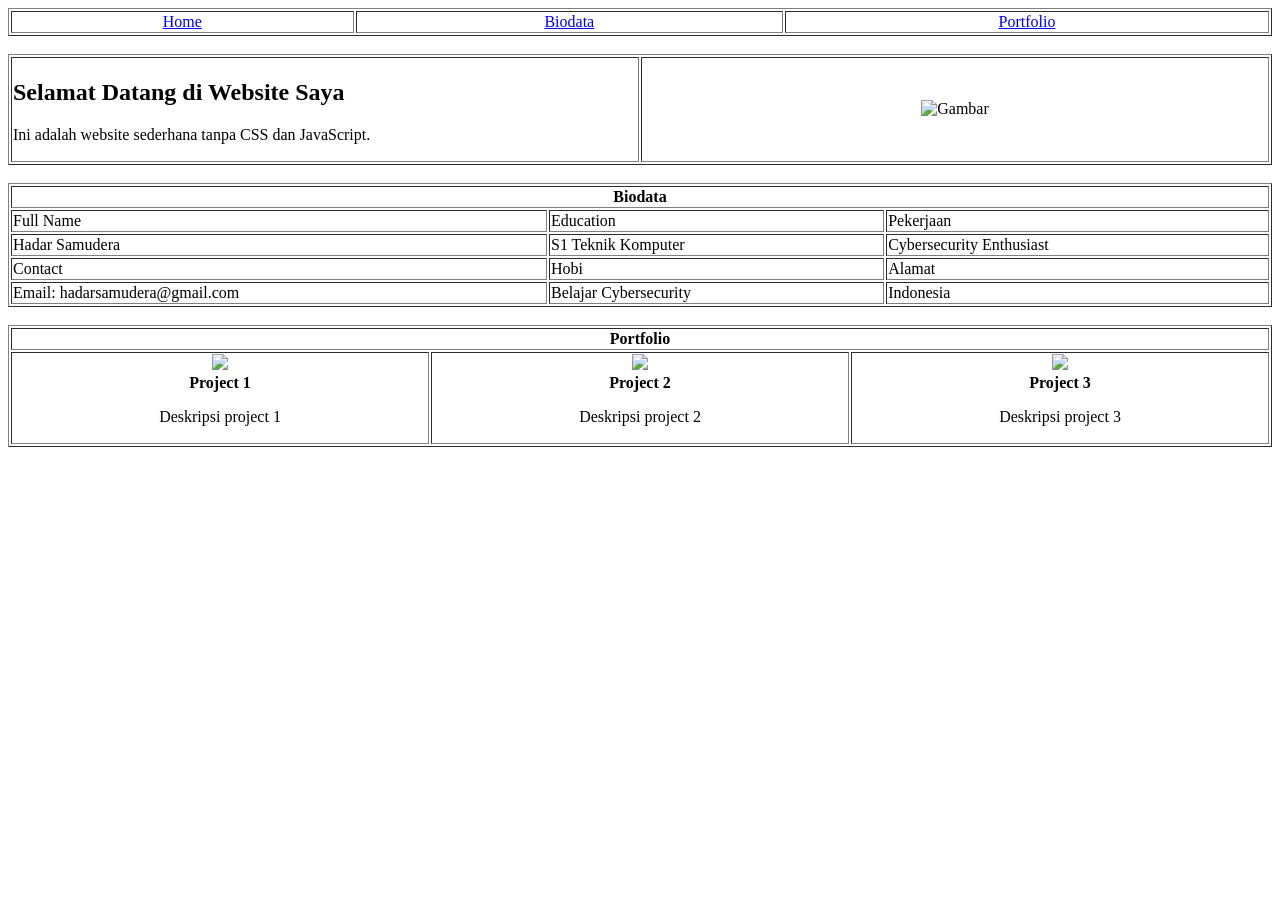
==== index.html @ 734747d2 "Add files via upload" ====
<!DOCTYPE html>
<html>
<head>
    <title>Simple HTML Website</title>
</head>
<body>

    <!-- Section 1: Menu -->
    <table border="1" width="100%">
        <tr>
            <td align="center"><a href="#home">Home</a></td>
            <td align="center"><a href="#biodata">Biodata</a></td>
            <td align="center"><a href="#portfolio">Portfolio</a></td>
        </tr>
    </table>

    <br>

    <!-- Section 2: Judul kiri, gambar kanan -->
    <table border="1" width="100%" id="home">
        <tr>
            <td width="50%">
                <h2>Selamat Datang di Website Saya</h2>
                <p>Ini adalah website sederhana tanpa CSS dan JavaScript.</p>
            </td>
            <td width="50%" align="center">
                <img src="https://via.placeholder.com/200" alt="Gambar">
            </td>
        </tr>
    </table>

    <br>

    <!-- Section 3: Biodata dengan 6 box -->
    <table border="1" width="100%" id="biodata">
        <tr>
            <th colspan="3">Biodata</th>
        </tr>
        <tr>
            <td>Full Name</td>
            <td>Education</td>
            <td>Pekerjaan</td>
        </tr>
        <tr>
            <td>Hadar Samudera</td>
            <td>S1 Teknik Komputer</td>
            <td>Cybersecurity Enthusiast</td>
        </tr>
        <tr>
            <td>Contact</td>
            <td>Hobi</td>
            <td>Alamat</td>
        </tr>
        <tr>
            <td>Email: hadarsamudera@gmail.com</td>
            <td>Belajar Cybersecurity</td>
            <td>Indonesia</td>
        </tr>
    </table>

    <br>

    <!-- Section 4: Portfolio -->
    <table border="1" width="100%" id="portfolio">
        <tr>
            <th colspan="3">Portfolio</th>
        </tr>
        <tr>
            <td align="center">
                <img src="https://via.placeholder.com/150"><br>
                <b>Project 1</b><br>
                <p>Deskripsi project 1</p>
            </td>
            <td align="center">
                <img src="https://via.placeholder.com/150"><br>
                <b>Project 2</b><br>
                <p>Deskripsi project 2</p>
            </td>
            <td align="center">
                <img src="https://via.placeholder.com/150"><br>
                <b>Project 3</b><br>
                <p>Deskripsi project 3</p>
            </td>
        </tr>
    </table>

</body>
</html>
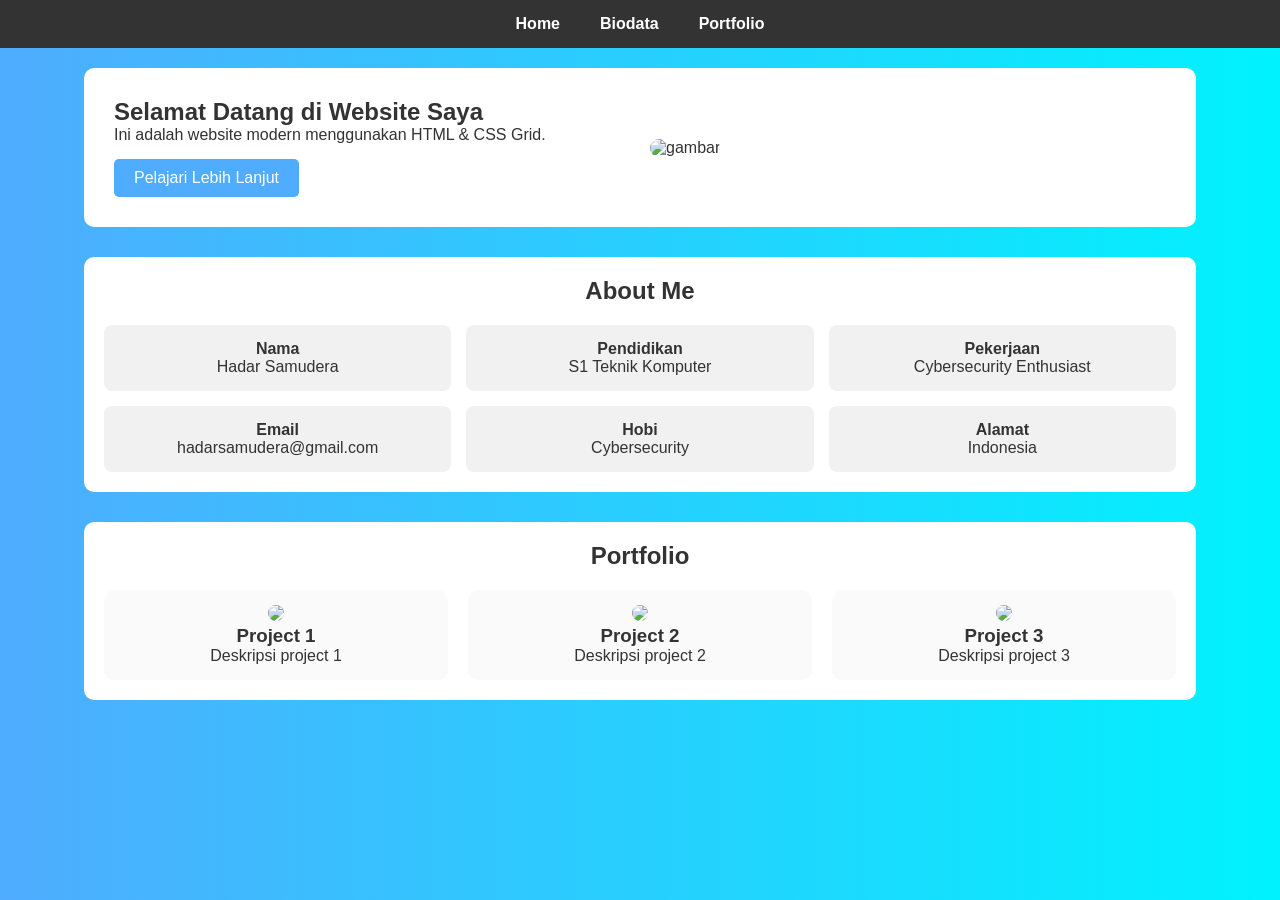
==== commit 82332695: "Revamp index.html with modern HTML and CSS Updated the HTML structure and styles for a modern look, " ====
--- a/index.html
+++ b/index.html
@@ -1,88 +1,208 @@
 <!DOCTYPE html>
-<html>
+<html lang="id">
 <head>
-    <title>Simple HTML Website</title>
+    <meta charset="UTF-8">
+    <meta name="viewport" content="width=device-width, initial-scale=1.0">
+    <title>Website Hadar</title>
+
+    <style>
+        * {
+            margin: 0;
+            padding: 0;
+            box-sizing: border-box;
+            font-family: Arial, sans-serif;
+        }
+
+        body {
+            background: linear-gradient(to right, #4facfe, #00f2fe);
+            color: #333;
+        }
+
+        /* NAVBAR */
+        nav {
+            display: flex;
+            justify-content: center;
+            background: #333;
+            padding: 15px;
+        }
+
+        nav a {
+            color: white;
+            margin: 0 20px;
+            text-decoration: none;
+            font-weight: bold;
+        }
+
+        nav a:hover {
+            color: #00f2fe;
+        }
+
+        /* CONTAINER */
+        .container {
+            width: 90%;
+            margin: auto;
+            padding: 20px;
+        }
+
+        /* HERO */
+        .hero {
+            display: grid;
+            grid-template-columns: 1fr 1fr;
+            align-items: center;
+            gap: 20px;
+            background: white;
+            padding: 30px;
+            border-radius: 10px;
+        }
+
+        .hero img {
+            width: 100%;
+            border-radius: 10px;
+        }
+
+        .btn {
+            display: inline-block;
+            margin-top: 15px;
+            padding: 10px 20px;
+            background: #4facfe;
+            color: white;
+            border-radius: 5px;
+            text-decoration: none;
+        }
+
+        /* BIODATA */
+        .biodata {
+            margin-top: 30px;
+            background: white;
+            padding: 20px;
+            border-radius: 10px;
+        }
+
+        .biodata h2 {
+            text-align: center;
+            margin-bottom: 20px;
+        }
+
+        .bio-grid {
+            display: grid;
+            grid-template-columns: repeat(3, 1fr);
+            gap: 15px;
+        }
+
+        .box {
+            background: #f1f1f1;
+            padding: 15px;
+            text-align: center;
+            border-radius: 8px;
+        }
+
+        /* PORTFOLIO */
+        .portfolio {
+            margin-top: 30px;
+            background: white;
+            padding: 20px;
+            border-radius: 10px;
+        }
+
+        .portfolio h2 {
+            text-align: center;
+            margin-bottom: 20px;
+        }
+
+        .port-grid {
+            display: grid;
+            grid-template-columns: repeat(3, 1fr);
+            gap: 20px;
+        }
+
+        .card {
+            background: #fafafa;
+            padding: 15px;
+            text-align: center;
+            border-radius: 10px;
+        }
+
+        .card img {
+            width: 100%;
+            border-radius: 10px;
+        }
+
+        /* RESPONSIVE */
+        @media (max-width: 768px) {
+            .hero {
+                grid-template-columns: 1fr;
+                text-align: center;
+            }
+
+            .bio-grid {
+                grid-template-columns: 1fr;
+            }
+
+            .port-grid {
+                grid-template-columns: 1fr;
+            }
+        }
+    </style>
 </head>
 <body>
 
-    <!-- Section 1: Menu -->
-    <table border="1" width="100%">
-        <tr>
-            <td align="center"><a href="#home">Home</a></td>
-            <td align="center"><a href="#biodata">Biodata</a></td>
-            <td align="center"><a href="#portfolio">Portfolio</a></td>
-        </tr>
-    </table>
-
-    <br>
-
-    <!-- Section 2: Judul kiri, gambar kanan -->
-    <table border="1" width="100%" id="home">
-        <tr>
-            <td width="50%">
+    <!-- NAVBAR -->
+    <nav>
+        <a href="#home">Home</a>
+        <a href="#biodata">Biodata</a>
+        <a href="#portfolio">Portfolio</a>
+    </nav>
+
+    <div class="container">
+
+        <!-- HERO -->
+        <section class="hero" id="home">
+            <div>
                 <h2>Selamat Datang di Website Saya</h2>
-                <p>Ini adalah website sederhana tanpa CSS dan JavaScript.</p>
-            </td>
-            <td width="50%" align="center">
-                <img src="https://via.placeholder.com/200" alt="Gambar">
-            </td>
-        </tr>
-    </table>
-
-    <br>
-
-    <!-- Section 3: Biodata dengan 6 box -->
-    <table border="1" width="100%" id="biodata">
-        <tr>
-            <th colspan="3">Biodata</th>
-        </tr>
-        <tr>
-            <td>Full Name</td>
-            <td>Education</td>
-            <td>Pekerjaan</td>
-        </tr>
-        <tr>
-            <td>Hadar Samudera</td>
-            <td>S1 Teknik Komputer</td>
-            <td>Cybersecurity Enthusiast</td>
-        </tr>
-        <tr>
-            <td>Contact</td>
-            <td>Hobi</td>
-            <td>Alamat</td>
-        </tr>
-        <tr>
-            <td>Email: hadarsamudera@gmail.com</td>
-            <td>Belajar Cybersecurity</td>
-            <td>Indonesia</td>
-        </tr>
-    </table>
-
-    <br>
-
-    <!-- Section 4: Portfolio -->
-    <table border="1" width="100%" id="portfolio">
-        <tr>
-            <th colspan="3">Portfolio</th>
-        </tr>
-        <tr>
-            <td align="center">
-                <img src="https://via.placeholder.com/150"><br>
-                <b>Project 1</b><br>
-                <p>Deskripsi project 1</p>
-            </td>
-            <td align="center">
-                <img src="https://via.placeholder.com/150"><br>
-                <b>Project 2</b><br>
-                <p>Deskripsi project 2</p>
-            </td>
-            <td align="center">
-                <img src="https://via.placeholder.com/150"><br>
-                <b>Project 3</b><br>
-                <p>Deskripsi project 3</p>
-            </td>
-        </tr>
-    </table>
+                <p>Ini adalah website modern menggunakan HTML & CSS Grid.</p>
+                <a href="#" class="btn">Pelajari Lebih Lanjut</a>
+            </div>
+            <div>
+                <img src="https://via.placeholder.com/400" alt="gambar">
+            </div>
+        </section>
+
+        <!-- BIODATA -->
+        <section class="biodata" id="biodata">
+            <h2>About Me</h2>
+            <div class="bio-grid">
+                <div class="box"><b>Nama</b><br>Hadar Samudera</div>
+                <div class="box"><b>Pendidikan</b><br>S1 Teknik Komputer</div>
+                <div class="box"><b>Pekerjaan</b><br>Cybersecurity Enthusiast</div>
+                <div class="box"><b>Email</b><br>hadarsamudera@gmail.com</div>
+                <div class="box"><b>Hobi</b><br>Cybersecurity</div>
+                <div class="box"><b>Alamat</b><br>Indonesia</div>
+            </div>
+        </section>
+
+        <!-- PORTFOLIO -->
+        <section class="portfolio" id="portfolio">
+            <h2>Portfolio</h2>
+            <div class="port-grid">
+                <div class="card">
+                    <img src="https://via.placeholder.com/200">
+                    <h3>Project 1</h3>
+                    <p>Deskripsi project 1</p>
+                </div>
+                <div class="card">
+                    <img src="https://via.placeholder.com/200">
+                    <h3>Project 2</h3>
+                    <p>Deskripsi project 2</p>
+                </div>
+                <div class="card">
+                    <img src="https://via.placeholder.com/200">
+                    <h3>Project 3</h3>
+                    <p>Deskripsi project 3</p>
+                </div>
+            </div>
+        </section>
+
+    </div>
 
 </body>
-</html>+</html>
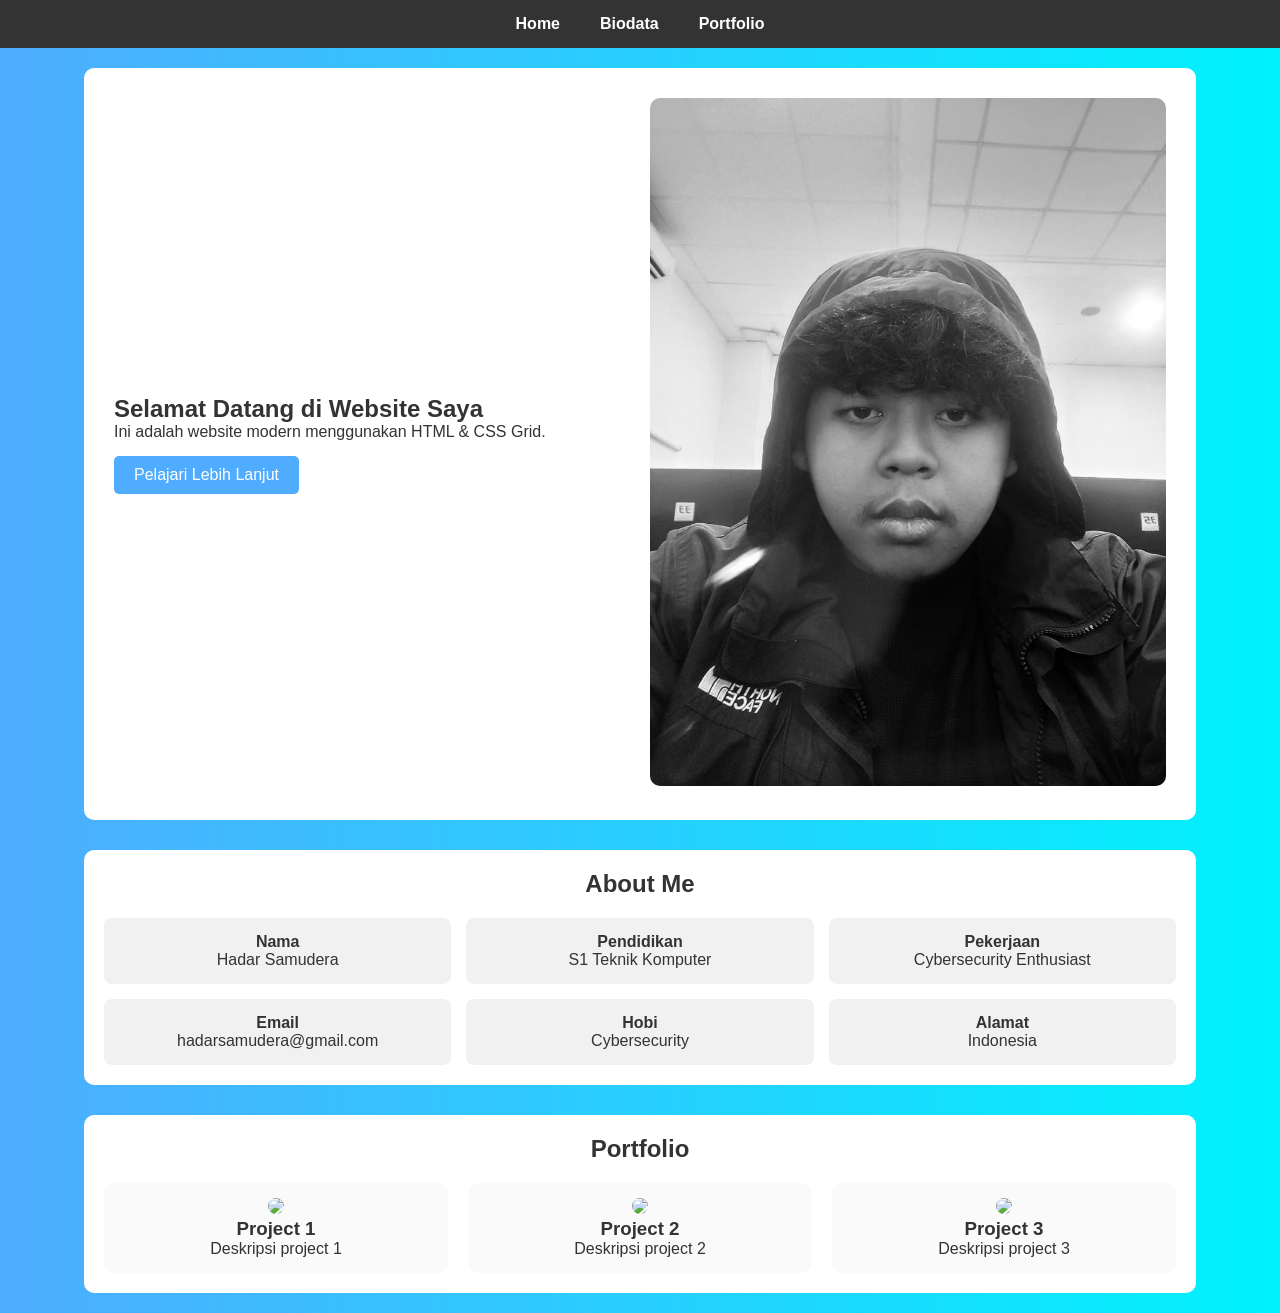
==== commit 089edbd3: "Fix HTML formatting and update image source" ====
--- a/index.html
+++ b/index.html
@@ -163,7 +163,7 @@
                 <a href="#" class="btn">Pelajari Lebih Lanjut</a>
             </div>
             <div>
-                <img src="https://via.placeholder.com/400" alt="gambar">
+                <img src="image/WhatsApp Image 2026-04-30 at 11.13.32 (1).jpeg" alt="gambar">
             </div>
         </section>
 
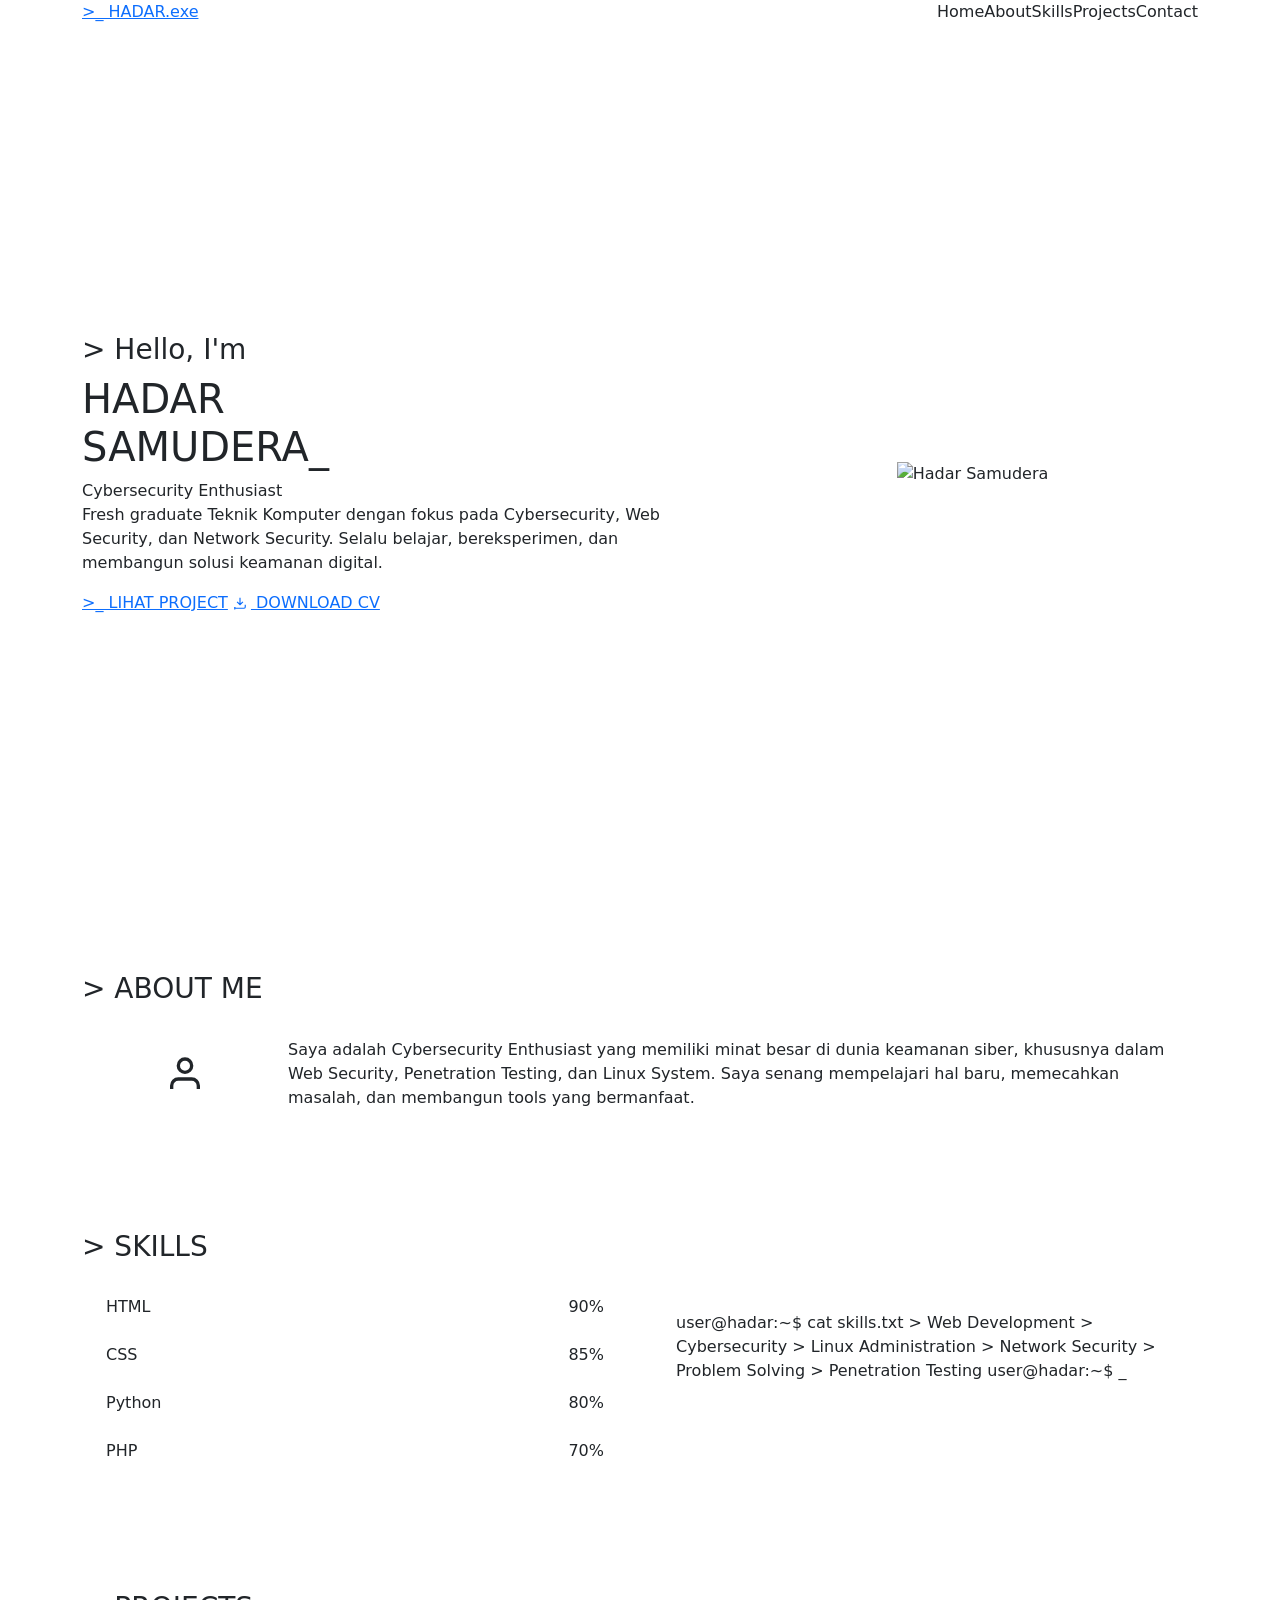
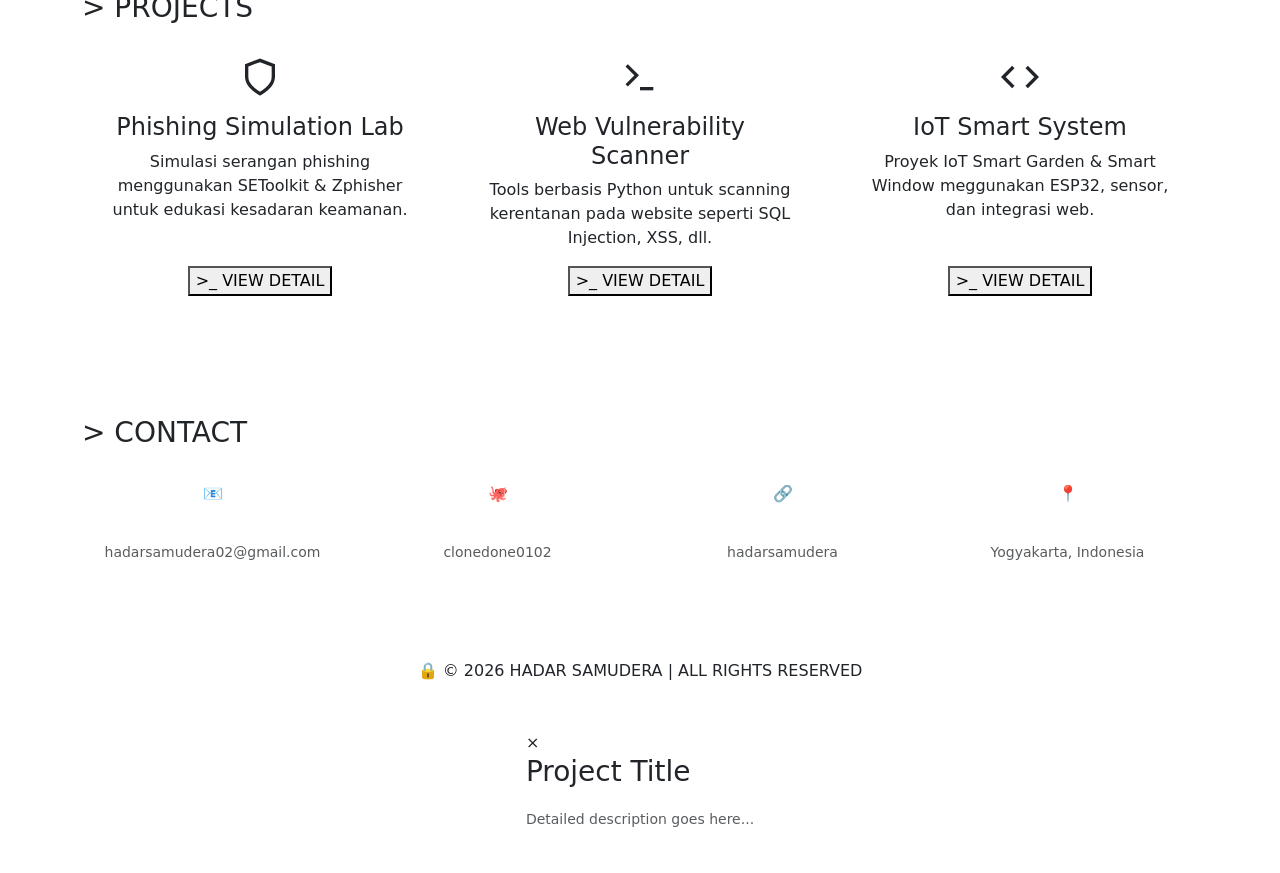
==== commit 5f3e6176: "Revamp index.html with Bootstrap and new sections Updated the website structure and styling with Boo" ====
--- a/index.html
+++ b/index.html
@@ -3,206 +3,244 @@
 <head>
     <meta charset="UTF-8">
     <meta name="viewport" content="width=device-width, initial-scale=1.0">
-    <title>Website Hadar</title>
-
-    <style>
-        * {
-            margin: 0;
-            padding: 0;
-            box-sizing: border-box;
-            font-family: Arial, sans-serif;
-        }
-
-        body {
-            background: linear-gradient(to right, #4facfe, #00f2fe);
-            color: #333;
-        }
-
-        /* NAVBAR */
-        nav {
-            display: flex;
-            justify-content: center;
-            background: #333;
-            padding: 15px;
-        }
-
-        nav a {
-            color: white;
-            margin: 0 20px;
-            text-decoration: none;
-            font-weight: bold;
-        }
-
-        nav a:hover {
-            color: #00f2fe;
-        }
-
-        /* CONTAINER */
-        .container {
-            width: 90%;
-            margin: auto;
-            padding: 20px;
-        }
-
-        /* HERO */
-        .hero {
-            display: grid;
-            grid-template-columns: 1fr 1fr;
-            align-items: center;
-            gap: 20px;
-            background: white;
-            padding: 30px;
-            border-radius: 10px;
-        }
-
-        .hero img {
-            width: 100%;
-            border-radius: 10px;
-        }
-
-        .btn {
-            display: inline-block;
-            margin-top: 15px;
-            padding: 10px 20px;
-            background: #4facfe;
-            color: white;
-            border-radius: 5px;
-            text-decoration: none;
-        }
-
-        /* BIODATA */
-        .biodata {
-            margin-top: 30px;
-            background: white;
-            padding: 20px;
-            border-radius: 10px;
-        }
-
-        .biodata h2 {
-            text-align: center;
-            margin-bottom: 20px;
-        }
-
-        .bio-grid {
-            display: grid;
-            grid-template-columns: repeat(3, 1fr);
-            gap: 15px;
-        }
-
-        .box {
-            background: #f1f1f1;
-            padding: 15px;
-            text-align: center;
-            border-radius: 8px;
-        }
-
-        /* PORTFOLIO */
-        .portfolio {
-            margin-top: 30px;
-            background: white;
-            padding: 20px;
-            border-radius: 10px;
-        }
-
-        .portfolio h2 {
-            text-align: center;
-            margin-bottom: 20px;
-        }
-
-        .port-grid {
-            display: grid;
-            grid-template-columns: repeat(3, 1fr);
-            gap: 20px;
-        }
-
-        .card {
-            background: #fafafa;
-            padding: 15px;
-            text-align: center;
-            border-radius: 10px;
-        }
-
-        .card img {
-            width: 100%;
-            border-radius: 10px;
-        }
-
-        /* RESPONSIVE */
-        @media (max-width: 768px) {
-            .hero {
-                grid-template-columns: 1fr;
-                text-align: center;
-            }
-
-            .bio-grid {
-                grid-template-columns: 1fr;
-            }
-
-            .port-grid {
-                grid-template-columns: 1fr;
-            }
-        }
-    </style>
+    <title>HADAR.exe | Portfolio</title>
+    
+    <link href="https://cdn.jsdelivr.net/npm/bootstrap@5.3.3/dist/css/bootstrap.min.css" rel="stylesheet">
+    
+    <link rel="preconnect" href="https://fonts.googleapis.com">
+    <link rel="preconnect" href="https://fonts.gstatic.com" crossorigin>
+    <link href="https://fonts.googleapis.com/css2?family=Fira+Code:wght@400;500;700&family=Inter:wght@300;400;600&display=swap" rel="stylesheet">
+    
+    <link rel="stylesheet" href="style.css">
 </head>
 <body>
 
-    <!-- NAVBAR -->
-    <nav>
-        <a href="#home">Home</a>
-        <a href="#biodata">Biodata</a>
-        <a href="#portfolio">Portfolio</a>
-    </nav>
-
-    <div class="container">
-
-        <!-- HERO -->
-        <section class="hero" id="home">
-            <div>
-                <h2>Selamat Datang di Website Saya</h2>
-                <p>Ini adalah website modern menggunakan HTML & CSS Grid.</p>
-                <a href="#" class="btn">Pelajari Lebih Lanjut</a>
-            </div>
-            <div>
-                <img src="image/WhatsApp Image 2026-04-30 at 11.13.32 (1).jpeg" alt="gambar">
-            </div>
-        </section>
-
-        <!-- BIODATA -->
-        <section class="biodata" id="biodata">
-            <h2>About Me</h2>
-            <div class="bio-grid">
-                <div class="box"><b>Nama</b><br>Hadar Samudera</div>
-                <div class="box"><b>Pendidikan</b><br>S1 Teknik Komputer</div>
-                <div class="box"><b>Pekerjaan</b><br>Cybersecurity Enthusiast</div>
-                <div class="box"><b>Email</b><br>hadarsamudera@gmail.com</div>
-                <div class="box"><b>Hobi</b><br>Cybersecurity</div>
-                <div class="box"><b>Alamat</b><br>Indonesia</div>
-            </div>
-        </section>
-
-        <!-- PORTFOLIO -->
-        <section class="portfolio" id="portfolio">
-            <h2>Portfolio</h2>
-            <div class="port-grid">
-                <div class="card">
-                    <img src="https://via.placeholder.com/200">
-                    <h3>Project 1</h3>
-                    <p>Deskripsi project 1</p>
-                </div>
-                <div class="card">
-                    <img src="https://via.placeholder.com/200">
-                    <h3>Project 2</h3>
-                    <p>Deskripsi project 2</p>
-                </div>
-                <div class="card">
-                    <img src="https://via.placeholder.com/200">
-                    <h3>Project 3</h3>
-                    <p>Deskripsi project 3</p>
-                </div>
+    <header>
+        <div class="container d-flex justify-content-between align-items-center">
+            <a href="#home" class="logo mono">&gt;_ HADAR.exe</a>
+            <nav class="d-none d-md-flex">
+                <a href="#home" class="nav-link active">Home</a>
+                <a href="#about" class="nav-link">About</a>
+                <a href="#skills" class="nav-link">Skills</a>
+                <a href="#projects" class="nav-link">Projects</a>
+                <a href="#contact" class="nav-link">Contact</a>
+            </nav>
+        </div>
+    </header>
+
+    <div class="container main-container">
+        
+        <section id="home" class="row align-items-center min-vh-100 py-5">
+            <div class="col-lg-7 hero-info order-2 order-lg-1 mt-5 mt-lg-0">
+                <h3 class="mono">&gt; Hello, I'm</h3>
+                <h1 class="mono">HADAR<br>SAMUDERA<span>_</span></h1>
+                <div class="badge-custom">Cybersecurity Enthusiast</div>
+                <p class="hero-desc">
+                    Fresh graduate Teknik Komputer dengan fokus pada Cybersecurity, Web Security, dan Network Security. Selalu belajar, bereksperimen, dan membangun solusi keamanan digital.
+                </p>
+                <div class="btn-group-custom mono">
+                    <a href="#projects" class="btn-cyber btn-outline-blue">&gt;_ LIHAT PROJECT</a>
+                    <a href="https://drive.google.com/file/d/1Fvd5-y1sq1raFcIwrYFSslM-TeMG04Oq/view?usp=sharing" class="btn-cyber btn-outline-purple" id="btnDownloadCV" target="_blank" rel="noopener noreferrer">
+                        <svg width="14" height="14" viewBox="0 0 24 24" fill="none" stroke="currentColor" stroke-width="2" class="me-1"><path d="M21 15v4a2 2 0 0 1-2 2H5a2 2 0 0 1-2-2v4M7 10l5 5 5-5M12 15V3"/></svg> DOWNLOAD CV
+                    </a>
+                </div>
+            </div>
+            
+            <div class="col-lg-5 d-flex justify-content-center order-1 order-lg-2 mt-5 mt-lg-0">
+                <div class="hero-image-container">
+                    <div class="cyber-frame">
+                        <img src="image/gambar 1.jpeg" alt="Hadar Samudera">
+                    </div>
+                </div>
+            </div>
+        </section>
+
+        <section id="about" class="py-5">
+            <h3 class="section-title mono">&gt; ABOUT ME</h3>
+            <div class="cyber-box p-4">
+                <div class="row align-items-center">
+                    <div class="col-md-2 col-3 d-flex justify-content-center mb-3 mb-md-0">
+                        <div class="about-icon">
+                            <svg width="40" height="40" viewBox="0 0 24 24" fill="none" stroke="currentColor" stroke-width="2">
+                                <path d="M20 21v-2a4 4 0 0 0-4-4H8a4 4 0 0 0-4 4v2"></path>
+                                <circle cx="12" cy="7" r="4"></circle>
+                            </svg>
+                        </div>
+                    </div>
+                    <div class="col-md-10 col-9 text-start">
+                        <p class="about-text m-0">
+                            Saya adalah Cybersecurity Enthusiast yang memiliki minat besar di dunia keamanan siber, khususnya dalam Web Security, Penetration Testing, dan Linux System. Saya senang mempelajari hal baru, memecahkan masalah, dan membangun tools yang bermanfaat.
+                        </p>
+                    </div>
+                </div>
+            </div>
+        </section>
+
+        <section id="skills" class="py-5">
+            <h3 class="section-title mono">&gt; SKILLS</h3>
+            <div class="row g-4">
+                
+                <div class="col-md-6">
+                    <div class="cyber-box h-100 p-4">
+                        <div class="skill-bar-wrapper mb-4">
+                            <div class="skill-info d-flex justify-content-between mb-2"><span>HTML</span><span>90%</span></div>
+                            <div class="skill-progress-bg">
+                                <div class="skill-progress-fill blue-fill" data-percent="90%"></div>
+                            </div>
+                        </div>
+                        <div class="skill-bar-wrapper mb-4">
+                            <div class="skill-info d-flex justify-content-between mb-2"><span>CSS</span><span>85%</span></div>
+                            <div class="skill-progress-bg">
+                                <div class="skill-progress-fill purple-fill" data-percent="85%"></div>
+                            </div>
+                        </div>
+                        <div class="skill-bar-wrapper mb-4">
+                            <div class="skill-info d-flex justify-content-between mb-2"><span>Python</span><span>80%</span></div>
+                            <div class="skill-progress-bg">
+                                <div class="skill-progress-fill green-fill" data-percent="80%"></div>
+                            </div>
+                        </div>
+                        <div class="skill-bar-wrapper mb-2">
+                            <div class="skill-info d-flex justify-content-between mb-2"><span>PHP</span><span>70%</span></div>
+                            <div class="skill-progress-bg">
+                                <div class="skill-progress-fill orange-fill" data-percent="70%"></div>
+                            </div>
+                        </div>
+                    </div>
+                </div>
+
+                <div class="col-md-6">
+                    <div class="terminal-window h-100">
+                        <div class="terminal-header d-flex justify-content-end gap-2 p-2">
+                            <div class="dot dot-red"></div>
+                            <div class="dot dot-yellow"></div>
+                            <div class="dot dot-green"></div>
+                        </div>
+                        <div class="terminal-body p-4">
+                            <span class="t-user">user@hadar:</span><span class="t-command">~$ cat skills.txt</span>
+                            <span class="t-output">&gt; Web Development</span>
+                            <span class="t-output">&gt; Cybersecurity</span>
+                            <span class="t-output">&gt; Linux Administration</span>
+                            <span class="t-output">&gt; Network Security</span>
+                            <span class="t-output">&gt; Problem Solving</span>
+                            <span class="t-output">&gt; Penetration Testing</span>
+                            <span class="t-user">user@hadar:</span><span class="t-command">~$ <span class="blink-cursor">_</span></span>
+                        </div>
+                    </div>
+                </div>
+
+            </div>
+        </section>
+
+        <section id="projects" class="py-5">
+            <h3 class="section-title mono">&gt; PROJECTS</h3>
+            <div class="row g-4">
+                
+                <div class="col-lg-4 col-md-6">
+                    <div class="cyber-box project-card h-100 p-4 d-flex flex-column align-items-center text-center justify-content-between">
+                        <div class="proj-icon mb-3" style="color: var(--neon-blue);">
+                            <svg width="40" height="40" viewBox="0 0 24 24" fill="none" stroke="currentColor" stroke-width="2">
+                                <path d="M12 22s8-4 8-10V5l-8-3-8 3v7c0 6 8 10 8 10z"/>
+                            </svg>
+                        </div>
+                        <h4>Phishing Simulation Lab</h4>
+                        <p class="flex-grow-1">Simulasi serangan phishing menggunakan SEToolkit & Zphisher untuk edukasi kesadaran keamanan.</p>
+                        <button class="btn-cyber btn-outline-blue btn-sm mono open-proj" data-title="Phishing Simulation Lab" data-desc="Proyek ini dirancang di lingkungan lab terisolasi untuk mendemonstrasikan bagaimana taktik rekayasa sosial bekerja. Menggunakan kerangka kerja open-source untuk melatih staf IT mengenali serangan spear-phishing.">&gt;_ VIEW DETAIL</button>
+                    </div>
+                </div>
+
+                <div class="col-lg-4 col-md-6">
+                    <div class="cyber-box project-card h-100 p-4 d-flex flex-column align-items-center text-center justify-content-between">
+                        <div class="proj-icon mb-3" style="color: var(--neon-purple);">
+                            <svg width="40" height="40" viewBox="0 0 24 24" fill="none" stroke="currentColor" stroke-width="2">
+                                <polyline points="4 17 10 11 4 5"></polyline>
+                                <line x1="12" y1="19" x2="20" y2="19"></line>
+                            </svg>
+                        </div>
+                        <h4>Web Vulnerability Scanner</h4>
+                        <p class="flex-grow-1">Tools berbasis Python untuk scanning kerentanan pada website seperti SQL Injection, XSS, dll.</p>
+                        <button class="btn-cyber btn-outline-purple btn-sm mono open-proj" data-title="Web Vulnerability Scanner" data-desc="Pindai celah keamanan aplikasi web Anda secara otomatis. Skrip ini menganalisis parameter input terhadap celah injeksi umum dan menghasilkan laporan eksploitasi potensial secara real-time.">&gt;_ VIEW DETAIL</button>
+                    </div>
+                </div>
+
+                <div class="col-lg-4 col-md-12">
+                    <div class="cyber-box project-card h-100 p-4 d-flex flex-column align-items-center text-center justify-content-between">
+                        <div class="proj-icon mb-3" style="color: var(--neon-green);">
+                            <svg width="40" height="40" viewBox="0 0 24 24" fill="none" stroke="currentColor" stroke-width="2">
+                                <polyline points="16 18 22 12 16 6"></polyline>
+                                <polyline points="8 6 2 12 8 18"></polyline>
+                            </svg>
+                        </div>
+                        <h4>IoT Smart System</h4>
+                        <p class="flex-grow-1">Proyek IoT Smart Garden & Smart Window meggunakan ESP32, sensor, dan integrasi web.</p>
+                        <button class="btn-cyber btn-outline-green btn-sm mono open-proj" data-title="IoT Smart System" data-desc="Integrasi perangkat keras pintar menggunakan mikrokontroler ESP32 yang mengirimkan metrik sensor ke dasbor web terenkripsi melalui protokol MQTT.">&gt;_ VIEW DETAIL</button>
+                    </div>
+                </div>
+
+            </div>
+        </section>
+
+        <section id="contact" class="py-5">
+            <h3 class="section-title mono">&gt; CONTACT</h3>
+            <div class="row g-4 justify-content-center">
+                
+                <div class="col-lg-3 col-md-6">
+                    <a href="mailto:hadarsamudera02@gmail.com" class="contact-card-link text-decoration-none">
+                        <div class="cyber-box contact-card p-4 d-flex flex-column align-items-center text-center justify-content-center h-100">
+                            <div class="contact-icon text-blue mb-2">📧</div>
+                            <h5 class="text-white m-0">Email</h5>
+                            <p class="small text-muted m-0 mt-1">hadarsamudera02@gmail.com</p>
+                        </div>
+                    </a>
+                </div>
+
+                <div class="col-lg-3 col-md-6">
+                    <a href="https://github.com/clonedone0102" target="_blank" rel="noopener noreferrer" class="contact-card-link text-decoration-none">
+                        <div class="cyber-box contact-card p-4 d-flex flex-column align-items-center text-center justify-content-center h-100">
+                            <div class="contact-icon text-white mb-2">🐙</div>
+                            <h5 class="text-white m-0">GitHub</h5>
+                            <p class="small text-muted m-0 mt-1">clonedone0102</p>
+                        </div>
+                    </a>
+                </div>
+
+                <div class="col-lg-3 col-md-6">
+                    <a href="https://linkedin.com/in/hadarsamudera" target="_blank" rel="noopener noreferrer" class="contact-card-link text-decoration-none">
+                        <div class="cyber-box contact-card p-4 d-flex flex-column align-items-center text-center justify-content-center h-100">
+                            <div class="contact-icon text-blue mb-2">🔗</div>
+                            <h5 class="text-white m-0">LinkedIn</h5>
+                            <p class="small text-muted m-0 mt-1">hadarsamudera</p>
+                        </div>
+                    </a>
+                </div>
+
+                <div class="col-lg-3 col-md-6">
+                    <div class="cyber-box p-4 d-flex flex-column align-items-center text-center justify-content-center h-100">
+                        <div class="contact-icon text-red mb-2">📍</div>
+                        <h5 class="text-white m-0">Location</h5>
+                        <p class="small text-muted m-0 mt-1">Yogyakarta, Indonesia</p>
+                    </div>
+                </div>
+
             </div>
         </section>
 
     </div>
 
+    <footer class="text-center py-4">
+        <span class="text-green">🔒</span> &copy; 2026 HADAR SAMUDERA | ALL RIGHTS RESERVED
+    </footer>
+
+    <div class="modal-custom d-flex justify-content-center align-items-center" id="projectModal">
+        <div class="modal-content-custom p-4">
+            <span class="close-modal">&times;</span>
+            <h3 id="modalTitle" class="mono text-blue mb-3">Project Title</h3>
+            <p id="modalDesc" class="text-muted small lh-lg">Detailed description goes here...</p>
+        </div>
+    </div>
+
+    <script src="https://cdn.jsdelivr.net/npm/bootstrap@5.3.3/dist/js/bootstrap.bundle.min.js"></script>
+    
+    <script src="script.js"></script>
 </body>
 </html>
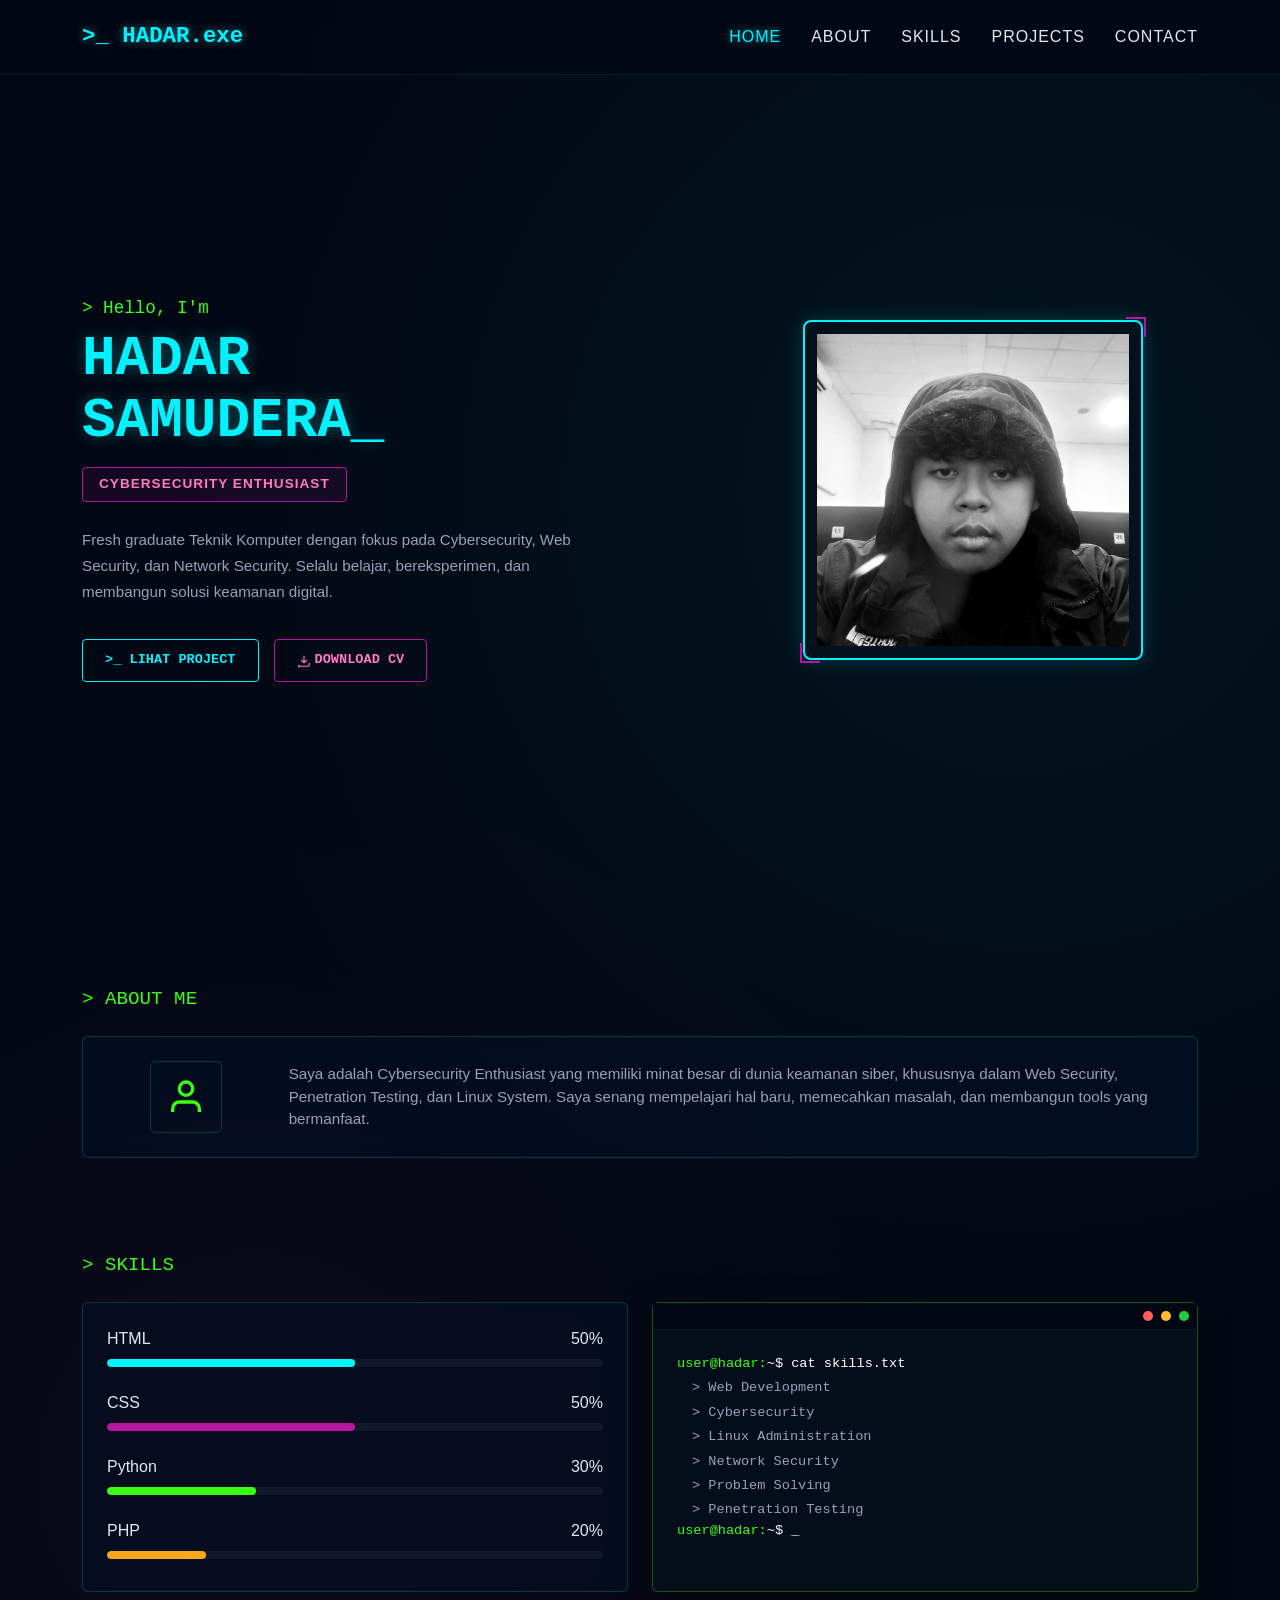
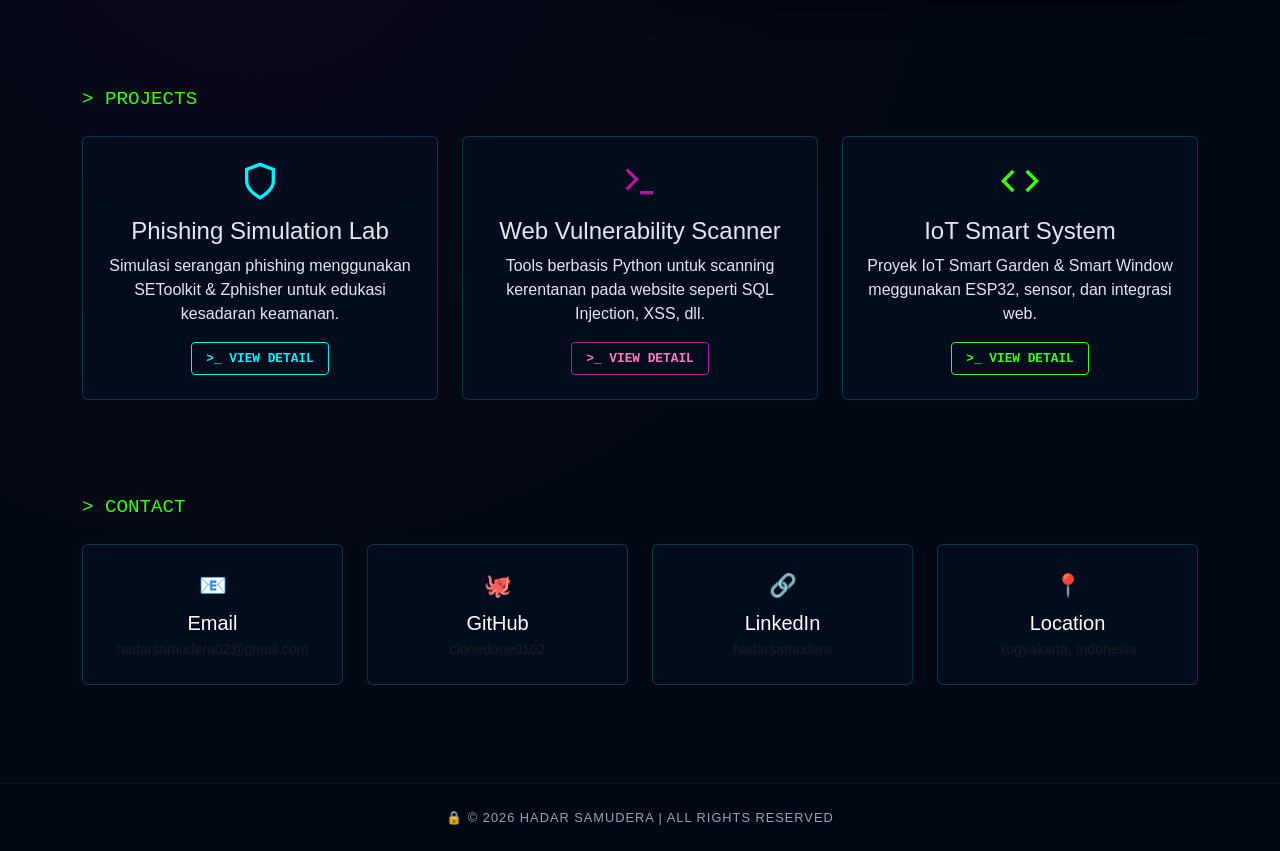
==== commit ea5cd8d3: "Fix HTML encoding issues in index.html" ====
--- a/index.html
+++ b/index.html
@@ -83,27 +83,27 @@
                 <div class="col-md-6">
                     <div class="cyber-box h-100 p-4">
                         <div class="skill-bar-wrapper mb-4">
-                            <div class="skill-info d-flex justify-content-between mb-2"><span>HTML</span><span>90%</span></div>
-                            <div class="skill-progress-bg">
-                                <div class="skill-progress-fill blue-fill" data-percent="90%"></div>
+                            <div class="skill-info d-flex justify-content-between mb-2"><span>HTML</span><span>50%</span></div>
+                            <div class="skill-progress-bg">
+                                <div class="skill-progress-fill blue-fill" data-percent="50%"></div>
                             </div>
                         </div>
                         <div class="skill-bar-wrapper mb-4">
-                            <div class="skill-info d-flex justify-content-between mb-2"><span>CSS</span><span>85%</span></div>
-                            <div class="skill-progress-bg">
-                                <div class="skill-progress-fill purple-fill" data-percent="85%"></div>
+                            <div class="skill-info d-flex justify-content-between mb-2"><span>CSS</span><span>50%</span></div>
+                            <div class="skill-progress-bg">
+                                <div class="skill-progress-fill purple-fill" data-percent="50%"></div>
                             </div>
                         </div>
                         <div class="skill-bar-wrapper mb-4">
-                            <div class="skill-info d-flex justify-content-between mb-2"><span>Python</span><span>80%</span></div>
-                            <div class="skill-progress-bg">
-                                <div class="skill-progress-fill green-fill" data-percent="80%"></div>
+                            <div class="skill-info d-flex justify-content-between mb-2"><span>Python</span><span>30%</span></div>
+                            <div class="skill-progress-bg">
+                                <div class="skill-progress-fill green-fill" data-percent="30%"></div>
                             </div>
                         </div>
                         <div class="skill-bar-wrapper mb-2">
-                            <div class="skill-info d-flex justify-content-between mb-2"><span>PHP</span><span>70%</span></div>
-                            <div class="skill-progress-bg">
-                                <div class="skill-progress-fill orange-fill" data-percent="70%"></div>
+                            <div class="skill-info d-flex justify-content-between mb-2"><span>PHP</span><span>20%</span></div>
+                            <div class="skill-progress-bg">
+                                <div class="skill-progress-fill orange-fill" data-percent="20%"></div>
                             </div>
                         </div>
                     </div>
--- a/style.css
+++ b/style.css
@@ -0,0 +1,363 @@
+:root {
+    --bg-color: #020813;
+    --card-bg: rgba(4, 15, 33, 0.7);
+    --border-color: rgba(0, 242, 254, 0.2);
+    --neon-blue: #00f2fe;
+    --neon-green: #39ff14;
+    --neon-purple: #b5179e;
+    --neon-orange: #f7a81b;
+    --text-main: #e2e8f0;
+    --text-muted: #94a3b8;
+}
+
+* {
+    scroll-behavior: smooth;
+}
+
+body {
+    background-color: var(--bg-color);
+    color: var(--text-main);
+    font-family: 'Inter', sans-serif;
+    background-image: 
+        radial-gradient(circle at 80% 20%, rgba(0, 242, 254, 0.05) 0%, transparent 40%),
+        radial-gradient(circle at 20% 60%, rgba(181, 23, 158, 0.05) 0%, transparent 40%);
+    overflow-x: hidden;
+}
+
+.mono {
+    font-family: 'Fira Code', monospace;
+}
+
+/* Navbar */
+header {
+    position: fixed;
+    top: 0;
+    left: 0;
+    width: 100%;
+    padding: 20px 0;
+    background: rgba(2, 8, 19, 0.85);
+    backdrop-filter: blur(12px);
+    z-index: 100;
+    border-bottom: 1px solid rgba(0, 242, 254, 0.1);
+}
+
+.logo {
+    font-size: 1.4rem;
+    font-weight: 700;
+    color: var(--neon-blue);
+    text-shadow: 0 0 10px rgba(0, 242, 254, 0.5);
+    text-decoration: none;
+}
+
+nav a {
+    color: var(--text-main);
+    text-decoration: none;
+    margin-left: 30px;
+    font-size: 0.85rem;
+    text-transform: uppercase;
+    letter-spacing: 1px;
+    transition: 0.3s;
+}
+
+nav a:hover, nav a.active {
+    color: var(--neon-blue);
+    text-shadow: 0 0 8px rgba(0, 242, 254, 0.6);
+}
+
+/* General Sections Layout */
+.main-container {
+    padding-top: 40px;
+}
+
+.section-title {
+    color: var(--neon-green);
+    font-size: 1.2rem;
+    margin-bottom: 25px;
+}
+
+/* Hero Section */
+.hero-info h3 {
+    color: var(--neon-green);
+    font-size: 1.1rem;
+    margin-bottom: 10px;
+}
+
+.hero-info h1 {
+    font-size: 3.5rem;
+    font-weight: 800;
+    line-height: 1.1;
+    color: var(--neon-blue);
+    text-shadow: 0 0 15px rgba(0, 242, 254, 0.3);
+    margin-bottom: 15px;
+    text-transform: uppercase;
+}
+
+.hero-info h1 span {
+    animation: blink 1s infinite;
+}
+
+@keyframes blink {
+    50% { opacity: 0; }
+}
+
+.badge-custom {
+    display: inline-block;
+    background: rgba(181, 23, 158, 0.1);
+    border: 1px solid var(--neon-purple);
+    color: #ff79c6;
+    padding: 6px 16px;
+    font-size: 0.85rem;
+    font-weight: bold;
+    letter-spacing: 1px;
+    margin-bottom: 25px;
+    border-radius: 4px;
+    text-transform: uppercase;
+}
+
+.hero-desc {
+    color: var(--text-muted);
+    line-height: 1.7;
+    margin-bottom: 35px;
+    font-size: 0.95rem;
+    max-width: 520px;
+}
+
+.btn-group-custom {
+    display: flex;
+    gap: 15px;
+    flex-wrap: wrap;
+}
+
+.btn-cyber {
+    padding: 10px 22px;
+    font-size: 0.85rem;
+    font-weight: 600;
+    text-decoration: none;
+    border-radius: 4px;
+    display: inline-flex;
+    align-items: center;
+    transition: 0.3s;
+    cursor: pointer;
+    background: transparent;
+}
+
+.btn-outline-blue {
+    border: 1px solid var(--neon-blue);
+    color: var(--neon-blue);
+}
+
+.btn-outline-blue:hover {
+    background: rgba(0, 242, 254, 0.1);
+    box-shadow: 0 0 15px rgba(0, 242, 254, 0.3);
+}
+
+.btn-outline-purple {
+    border: 1px solid var(--neon-purple);
+    color: #ff79c6;
+}
+
+.btn-outline-purple:hover {
+    background: rgba(181, 23, 158, 0.1);
+    box-shadow: 0 0 15px rgba(181, 23, 158, 0.3);
+}
+
+.btn-outline-green {
+    border: 1px solid var(--neon-green);
+    color: var(--neon-green);
+}
+
+.btn-outline-green:hover {
+    background: rgba(57, 255, 20, 0.1);
+    box-shadow: 0 0 15px rgba(57, 255, 20, 0.3);
+}
+
+.btn-sm {
+    padding: 6px 14px;
+    font-size: 0.8rem;
+}
+
+/* Image Cyber Frame */
+.hero-image-container {
+    width: 340px;
+    height: 340px;
+}
+
+.cyber-frame {
+    position: relative;
+    width: 100%;
+    height: 100%;
+    border: 2px solid var(--neon-blue);
+    padding: 12px;
+    box-shadow: 0 0 20px rgba(0, 242, 254, 0.2);
+    border-radius: 8px;
+}
+
+.cyber-frame::before, .cyber-frame::after {
+    content: '';
+    position: absolute;
+    width: 20px;
+    height: 20px;
+    border: 2px solid var(--neon-purple);
+}
+.cyber-frame::before { top: -5px; right: -5px; border-left: 0; border-bottom: 0; }
+.cyber-frame::after { bottom: -5px; left: -5px; border-right: 0; border-top: 0; }
+
+.cyber-frame img {
+    width: 100%;
+    height: 100%;
+    object-fit: cover;
+    filter: grayscale(100%) contrast(110%);
+}
+
+/* Box & Layout Standard */
+.cyber-box {
+    background: var(--card-bg);
+    border: 1px solid var(--border-color);
+    border-radius: 6px;
+    backdrop-filter: blur(6px);
+}
+
+.about-icon {
+    color: var(--neon-green);
+    border: 1px solid var(--border-color);
+    padding: 15px;
+    border-radius: 6px;
+    display: inline-flex;
+}
+
+.about-text {
+    color: var(--text-muted);
+    font-size: 0.95rem;
+}
+
+/* Skills Mechanics */
+.skill-progress-bg {
+    width: 100%;
+    height: 8px;
+    background: rgba(255, 255, 255, 0.05);
+    border-radius: 4px;
+    overflow: hidden;
+}
+
+.skill-progress-fill {
+    height: 100%;
+    width: 0%; /* Diisi otomatis via Script.js */
+    border-radius: 4px;
+    transition: width 1.5s ease-in-out;
+}
+
+.blue-fill { background: var(--neon-blue); }
+.purple-fill { background: var(--neon-purple); }
+.green-fill { background: var(--neon-green); }
+.orange-fill { background: var(--neon-orange); }
+
+/* Terminal Layout */
+.terminal-window {
+    background: #040d1a;
+    border: 1px solid rgba(57, 255, 20, 0.3);
+    border-radius: 6px;
+    font-family: 'Fira Code', monospace;
+    font-size: 0.85rem;
+    box-shadow: 0 10px 30px rgba(0,0,0,0.5);
+}
+
+.terminal-header {
+    background: #020813;
+    border-bottom: 1px solid rgba(255,255,255,0.05);
+}
+
+.dot { width: 10px; height: 10px; border-radius: 50%; }
+.dot-red { background: #ff5f56; }
+.dot-yellow { background: #ffbd2e; }
+.dot-green { background: #27c93f; }
+
+.t-user { color: var(--neon-green); }
+.t-command { color: #fff; }
+.t-output { color: var(--text-muted); display: block; padding-left: 15px; margin-top: 4px; }
+.blink-cursor { animation: blink 1s infinite; }
+
+/* Cards Projects */
+.project-card {
+    transition: transform 0.3s, box-shadow 0.3s;
+}
+
+.project-card:hover {
+    transform: translateY(-5px);
+    box-shadow: 0 10px 25px rgba(0, 242, 254, 0.15);
+    border-color: var(--neon-blue);
+}
+
+/* Colors Utilities for Contacts */
+.text-blue { color: var(--neon-blue); }
+.text-green { color: var(--neon-green); }
+.text-red { color: #ff5f56; }
+.contact-icon { font-size: 1.4rem; }
+
+/* Footer */
+footer {
+    font-size: 0.8rem;
+    color: var(--text-muted);
+    border-top: 1px solid rgba(255,255,255,0.05);
+    margin-top: 50px;
+    letter-spacing: 1px;
+}
+
+/* Custom Modals Popup */
+.modal-custom {
+    position: fixed;
+    top: 0; left: 0; width: 100%; height: 100%;
+    background: rgba(2, 8, 19, 0.9);
+    backdrop-filter: blur(8px);
+    z-index: 1050;
+    opacity: 0;
+    pointer-events: none;
+    transition: 0.3s ease;
+}
+
+.modal-custom.active {
+    opacity: 1;
+    pointer-events: auto;
+}
+
+.modal-content-custom {
+    background: #040d1a;
+    border: 1px solid var(--neon-blue);
+    max-width: 500px;
+    width: 90%;
+    border-radius: 8px;
+    position: relative;
+    box-shadow: 0 0 30px rgba(0,242,254,0.3);
+}
+
+.close-modal {
+    position: absolute;
+    top: 12px; right: 18px;
+    font-size: 1.5rem;
+    color: var(--text-muted);
+    cursor: pointer;
+    transition: color 0.2s;
+}
+.close-modal:hover { color: #fff; }
+
+/* Contact Cards Interactivity */
+.contact-card-link {
+    display: block;
+    height: 100%;
+}
+
+.contact-card {
+    transition: transform 0.3s, box-shadow 0.3s, border-color 0.3s;
+    cursor: pointer;
+}
+
+.contact-card:hover {
+    transform: translateY(-5px);
+    border-color: var(--neon-blue);
+    box-shadow: 0 8px 20px rgba(0, 242, 254, 0.15);
+}
+
+/* Khusus efek hover kartu github (opsional agar warnanya putih/ungu senada) */
+.contact-card-link[href*="github.com"] .contact-card:hover {
+    border-color: var(--neon-purple);
+    box-shadow: 0 8px 20px rgba(181, 23, 158, 0.2);
+}
